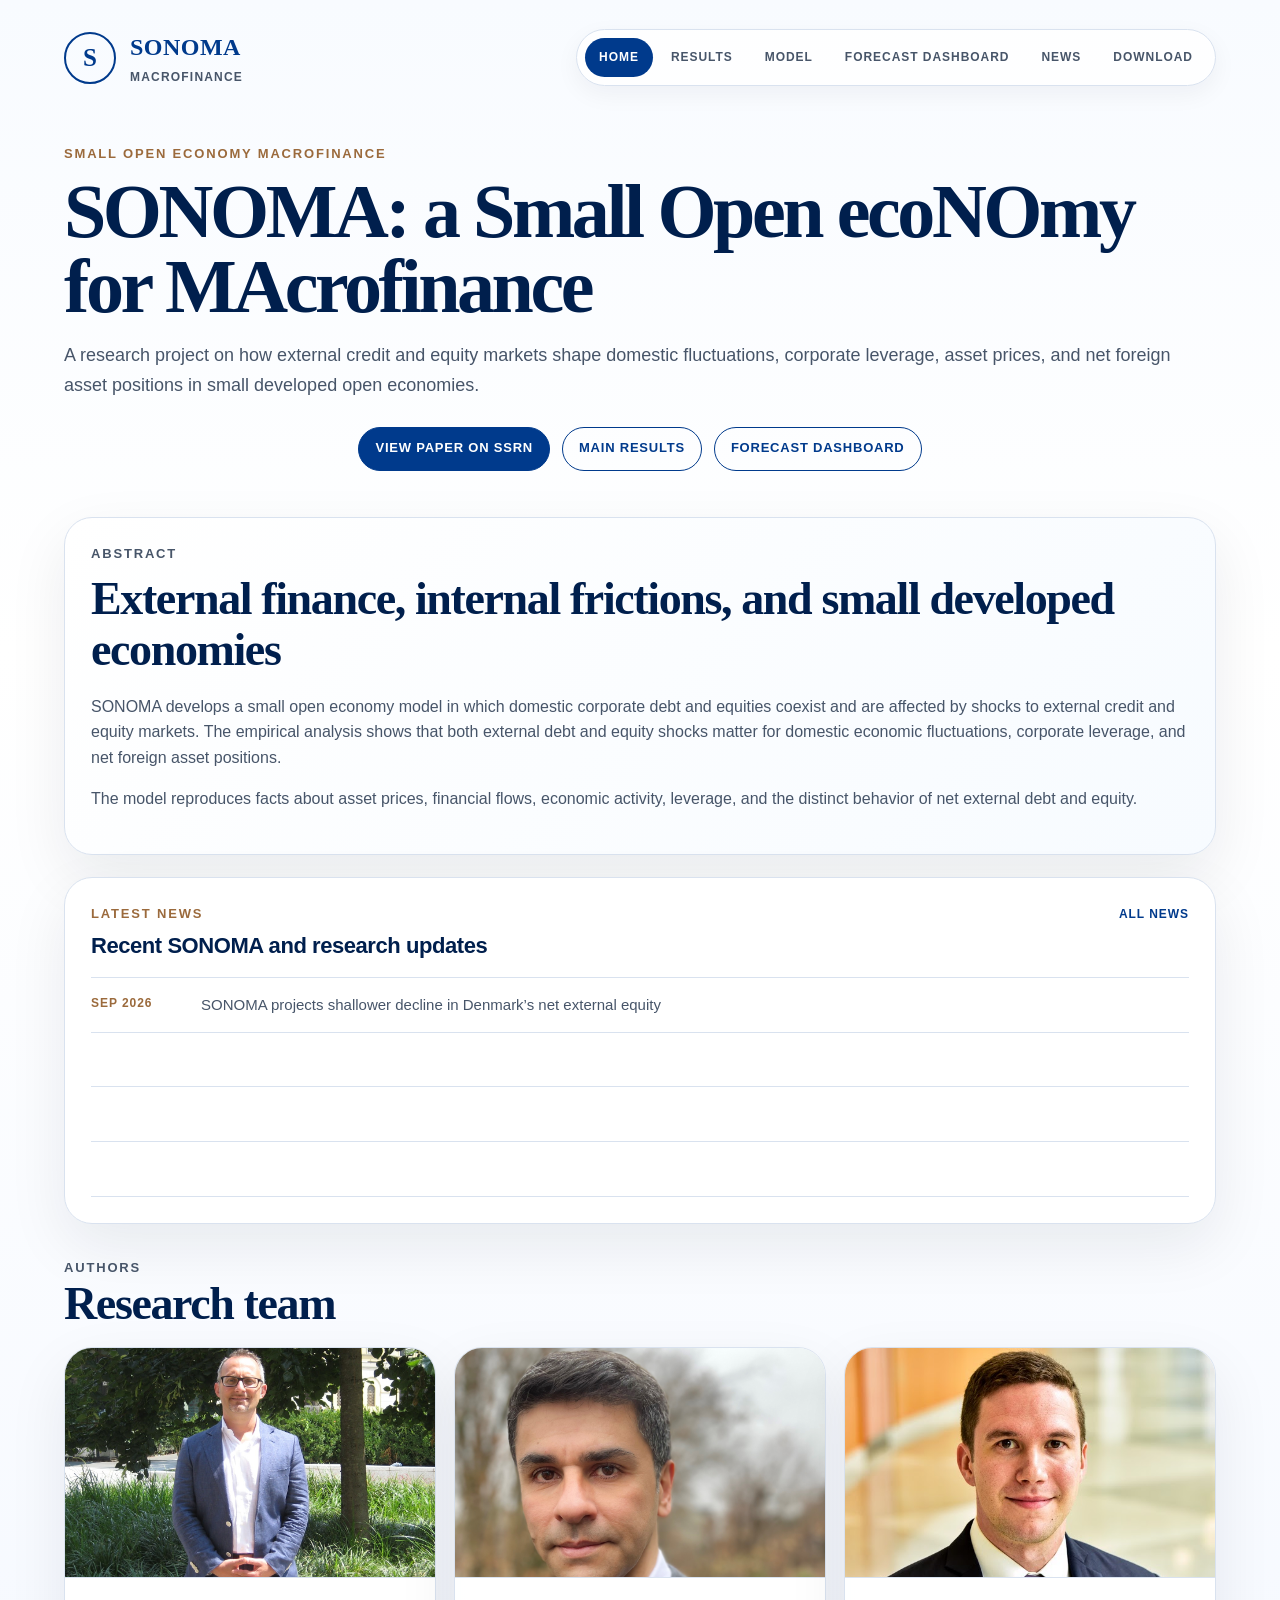
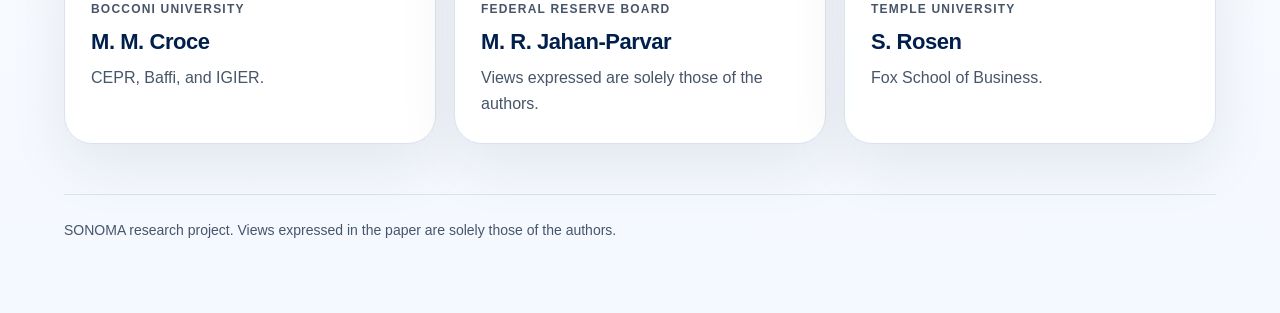
==== index.html @ 6013c74a "Initial SONOMA website" ====
<!doctype html>
<html lang="en">
<head>
  <meta charset="utf-8">
  <meta name="viewport" content="width=device-width, initial-scale=1">
  <title>SONOMA | Small Open Economy Macrofinance</title>
  <meta name="description" content="SONOMA: a Small Open ecoNOmy for MAcrofinance.">
  <link rel="icon" type="image/png" href="assets/favicon.png">
  <link rel="shortcut icon" href="assets/favicon.ico">
  <link rel="stylesheet" href="styles.css">
</head>
<body>
  <main class="site-page">
    <header class="page-header">
      <a class="brand" href="index.html" aria-label="SONOMA home">
        <span class="brand-mark">S</span>
        <span><span class="brand-name">SONOMA</span><span class="brand-subtitle">Macrofinance</span></span>
      </a>
      <nav class="page-nav" aria-label="SONOMA pages">
        <a href="index.html" aria-current="page">Home</a>
        <a href="results/index.html">Results</a>
        <a href="model/index.html">Model</a>
        <a href="plots/index.html">Forecast Dashboard</a>
        <a href="news/index.html">News</a>
        <a href="downloads/index.html">Download</a>
      </nav>
    </header>

    <section class="hero hero-full">
      <div class="hero-copy">
        <p class="eyebrow">Small open economy macrofinance</p>
        <h1>SONOMA: a Small Open ecoNOmy for MAcrofinance</h1>
        <p class="intro">A research project on how external credit and equity markets shape domestic fluctuations, corporate leverage, asset prices, and net foreign asset positions in small developed open economies.</p>
        <div class="button-row">
          <a class="button primary" href="https://papers.ssrn.com/sol3/papers.cfm?abstract_id=3288963">View Paper on SSRN</a>
          <a class="button" href="results/index.html">Main Results</a>
          <a class="button" href="https://sonoma-policy-forecasts.streamlit.app/" target="_blank" rel="noopener">Forecast Dashboard</a>
        </div>
      </div>
    </section>

    <section class="section">
      <div class="home-overview">
        <article class="callout abstract-card">
          <p class="eyebrow">Abstract</p>
          <h2>External finance, internal frictions, and small developed economies</h2>
          <p>SONOMA develops a small open economy model in which domestic corporate debt and equities coexist and are affected by shocks to external credit and equity markets. The empirical analysis shows that both external debt and equity shocks matter for domestic economic fluctuations, corporate leverage, and net foreign asset positions.</p>
          <p>The model reproduces facts about asset prices, financial flows, economic activity, leverage, and the distinct behavior of net external debt and equity.</p>
        </article>
        <aside class="latest-news" aria-labelledby="latest-news-title">
          <div class="latest-news-head">
            <p class="eyebrow">Latest news</p>
            <a href="news/index.html">All news</a>
          </div>
          <h3 id="latest-news-title">Recent SONOMA and research updates</h3>
          <div class="news-mini-list">
            <a class="news-mini" href="news/index.html#sonoma-denmark-external-equity-2025-q3">
              <time datetime="2026-09">Sep 2026</time>
              <span>SONOMA projects shallower decline in Denmark’s net external equity</span>
            </a>
            <div class="news-mini" aria-hidden="true"><span>&nbsp;</span><span></span></div>
            <div class="news-mini" aria-hidden="true"><span>&nbsp;</span><span></span></div>
            <div class="news-mini" aria-hidden="true"><span>&nbsp;</span><span></span></div>
          </div>
        </aside>
      </div>
    </section>

    <section class="section">
      <div class="section-head"><div><p class="eyebrow">Authors</p><h2>Research team</h2></div></div>
      <div class="grid-3">
        <article class="card author-card">
          <img class="author-photo" src="assets/authors/max-croce.jpg" alt="M. M. Croce">
          <p class="meta">Bocconi University</p>
          <h3>M. M. Croce</h3>
          <p>CEPR, Baffi, and IGIER.</p>
        </article>
        <article class="card author-card">
          <img class="author-photo" src="assets/authors/mohammad-jahan-parvar.png" alt="M. R. Jahan-Parvar">
          <p class="meta">Federal Reserve Board</p>
          <h3>M. R. Jahan-Parvar</h3>
          <p>Views expressed are solely those of the authors.</p>
        </article>
        <article class="card author-card">
          <img class="author-photo" src="assets/authors/sam-rosen.jpg" alt="S. Rosen">
          <p class="meta">Temple University</p>
          <h3>S. Rosen</h3>
          <p>Fox School of Business.</p>
        </article>
      </div>
    </section>

    <footer class="footer">SONOMA research project. Views expressed in the paper are solely those of the authors.</footer>
  </main>
</body>
</html>
---- styles.css ----
:root {
  --blue: #003a8c;
  --blue-dark: #001f4d;
  --blue-soft: #eef4ff;
  --green: #1f7a3f;
  --ink: #0f172a;
  --muted: #475569;
  --line: #d9e2ef;
  --paper: #ffffff;
  --accent: #9b6a3c;
  --accent-soft: #f7efe6;
  --bg: linear-gradient(180deg, #f8fbff 0%, #ffffff 34%, #f4f8ff 100%);
  --shadow: 0 22px 60px rgba(15, 23, 42, 0.08);
}

* { box-sizing: border-box; }
html { scroll-behavior: smooth; }
body {
  margin: 0;
  font-family: "Avenir Next", "Avenir Next LT Pro", -apple-system, BlinkMacSystemFont, "Segoe UI", Arial, sans-serif;
  color: var(--ink);
  background: var(--bg);
  line-height: 1.6;
}
a { color: inherit; text-decoration: none; }
img { display: block; max-width: 100%; }

.site-page { max-width: 1200px; margin: 0 auto; padding: 28px 24px 72px; }
.page-header { display: flex; justify-content: space-between; align-items: center; gap: 20px; margin-bottom: 44px; }
.brand { display: inline-flex; align-items: center; gap: 14px; color: var(--blue); }
.brand-mark { display: grid; width: 52px; height: 52px; place-items: center; border: 2px solid var(--blue); border-radius: 50%; font-family: Georgia, serif; font-size: 25px; font-weight: 700; }
.brand-name { font-family: Georgia, serif; font-size: 24px; font-weight: 700; letter-spacing: 0.02em; }
.brand-subtitle { display: block; margin-top: 2px; color: var(--muted); font-size: 12px; font-weight: 800; letter-spacing: 0.1em; text-transform: uppercase; }
.page-nav { display: inline-flex; align-items: center; gap: 4px; border: 1px solid var(--line); border-radius: 999px; padding: 8px; background: rgba(255, 255, 255, 0.88); box-shadow: 0 8px 24px rgba(15, 23, 42, 0.05); }
.page-nav a { padding: 10px 14px; border-radius: 999px; color: var(--muted); font-size: 12px; font-weight: 800; letter-spacing: 0.08em; text-transform: uppercase; white-space: nowrap; }
.page-nav a[aria-current="page"] { background: var(--blue); color: var(--paper); }

.hero { display: grid; grid-template-columns: minmax(0, 1.08fr) minmax(340px, 0.92fr); gap: 34px; align-items: end; margin-bottom: 34px; }
.hero-copy { padding: 12px 0; }
.hero-full { display: block; }
.hero-full .hero-copy { text-align: left; }
.hero-full .intro { max-width: none; margin-left: auto; margin-right: auto; }
.hero-full .button-row { justify-content: center; }
.model-intro .intro { max-width: none; }
.model-core-card { width: 100%; }
.model-core-card p:last-child { max-width: none; margin: 10px 0 0; color: var(--muted); font-size: 18px; line-height: 1.65; }
.home-overview { display: grid; grid-template-columns: minmax(0, 1fr); gap: 22px; }
.abstract-card .eyebrow { margin-bottom: 10px; }
.abstract-card h2 { margin-bottom: 18px; }
.eyebrow { margin: 0 0 10px; color: var(--accent); font-size: 13px; font-weight: 800; letter-spacing: 0.14em; text-transform: uppercase; }
h1 { margin: 0; color: var(--blue-dark); font-family: Georgia, serif; font-size: clamp(43px, 6.4vw, 76px); line-height: 0.98; letter-spacing: -0.045em; }
h2 { margin: 0; color: var(--blue-dark); font-family: Georgia, serif; font-size: clamp(28px, 3.6vw, 46px); line-height: 1.1; letter-spacing: -0.03em; }
h3 { margin: 0; color: var(--blue-dark); font-size: 22px; line-height: 1.18; letter-spacing: -0.02em; }
p { overflow-wrap: anywhere; }
.intro { max-width: 780px; margin: 18px 0 0; color: var(--muted); font-size: 18px; line-height: 1.65; }
.results-intro .intro { max-width: none; }

.hero-panel, .card, .figure-card, .callout, .download-card, .latest-news, .dashboard-card { border: 1px solid var(--line); border-radius: 28px; background: rgba(255, 255, 255, 0.96); box-shadow: var(--shadow); }
.hero-panel { padding: 26px; }
.metric-grid { display: grid; grid-template-columns: repeat(2, 1fr); gap: 14px; margin-top: 22px; }
.metric { border: 1px solid var(--line); border-radius: 20px; background: var(--paper); padding: 18px; }
.metric strong { display: block; color: var(--blue); font-size: 28px; line-height: 1; }
.metric span { display: block; margin-top: 8px; color: var(--muted); font-size: 13px; font-weight: 750; letter-spacing: 0.04em; text-transform: uppercase; }
.button-row { display: flex; flex-wrap: wrap; gap: 12px; margin-top: 26px; }
.button { display: inline-flex; align-items: center; justify-content: center; min-height: 44px; border: 1px solid var(--blue); border-radius: 999px; padding: 10px 16px; color: var(--blue); font-size: 13px; font-weight: 800; letter-spacing: 0.06em; text-transform: uppercase; }
.button.primary { background: var(--blue); color: white; }

.section { margin-top: 34px; }
.section-head { display: flex; justify-content: space-between; align-items: end; gap: 24px; margin-bottom: 18px; }
.section-head p { max-width: 620px; margin: 0; color: var(--muted); }
.grid-2, .grid-3, .grid-4 { display: grid; gap: 18px; }
.grid-2 { grid-template-columns: repeat(2, minmax(0, 1fr)); }
.grid-3 { grid-template-columns: repeat(3, minmax(0, 1fr)); }
.grid-4 { grid-template-columns: repeat(4, minmax(0, 1fr)); }
.card, .download-card { padding: 26px; }
.card p, .download-card p { margin: 10px 0 0; color: var(--muted); }
.meta { color: var(--accent); font-size: 12px; font-weight: 800; letter-spacing: 0.1em; text-transform: uppercase; }
.author-card { min-height: 150px; overflow: hidden; }
.author-card h3 { margin-top: 10px; }
.author-photo { width: calc(100% + 52px); max-width: none; height: 230px; margin: -26px -26px 22px; object-fit: cover; object-position: center top; border-bottom: 1px solid var(--line); }
.latest-news { padding: 26px; }
.results-list { display: grid; gap: 38px; }
.result-fact-card { display: grid; grid-template-columns: minmax(250px, 0.34fr) minmax(0, 0.66fr); gap: 24px; align-items: center; padding: 26px; }
.result-fact-card .figure-card { box-shadow: none; }
.result-fact-card .figure-card figcaption { font-size: 13px; }
.result-fact-card .figure-card img { width: 100%; max-height: 460px; object-fit: contain; background: #fff; }
.result-fact-card .result-figure-wide img { max-height: 520px; }
.result-fact-card .result-figure-extra-wide img { max-height: 620px; }
.result-fact-copy p:last-child { margin: 12px 0 0; color: var(--muted); }
.result-fact-copy h3 { margin-top: 8px; font-size: 26px; }
.result-fact-card:nth-child(even) .result-fact-copy { order: 2; }
.result-fact-card:nth-child(even) .figure-card { order: 1; }
.result-fact-card.figure-dominant { grid-template-columns: 1fr; }
.result-fact-card.figure-dominant .result-fact-copy, .result-fact-card.figure-dominant .figure-card { order: initial; }
.result-fact-card.result-side-figure { grid-template-columns: minmax(250px, 0.32fr) minmax(0, 0.68fr); }
.result-fact-card.result-side-figure .result-fact-copy { order: 1; }
.result-fact-card.result-side-figure .figure-card { order: 2; }
.result-fact-card .result-figure-side img { max-height: 440px; }
.latest-news-head { display: flex; justify-content: space-between; align-items: center; gap: 16px; margin-bottom: 8px; }
.latest-news-head .eyebrow { margin: 0; }
.latest-news-head a { color: var(--blue); font-size: 12px; font-weight: 850; letter-spacing: 0.08em; text-transform: uppercase; }
.news-mini-list { display: grid; gap: 0; margin-top: 18px; border-top: 1px solid var(--line); }
.news-mini { display: grid; grid-template-columns: 92px 1fr; gap: 18px; padding: 16px 0; border-bottom: 1px solid var(--line); }
.news-mini time { color: var(--accent); font-size: 12px; font-weight: 850; letter-spacing: 0.08em; text-transform: uppercase; }
.news-mini span { color: var(--muted); font-size: 15px; line-height: 1.45; }
.figure-card { overflow: hidden; margin: 0; }
.figure-card img { width: 100%; background: white; }
.figure-card figcaption { border-top: 1px solid var(--line); padding: 15px 18px; color: var(--muted); font-size: 14px; font-weight: 700; }
.split { display: grid; grid-template-columns: 0.94fr 1.06fr; gap: 22px; align-items: start; }
.callout { padding: 26px; background: linear-gradient(135deg, #ffffff, #f7fbff); }
.callout p { color: var(--muted); }
.shock-number { display: grid; width: 38px; height: 38px; place-items: center; margin-bottom: 14px; border-radius: 999px; background: var(--blue-soft); color: var(--blue); font-weight: 850; }
.download-card { display: block; min-height: 158px; }
.citation-card { grid-column: span 2; min-width: 0; }
.citation-card .bibtex { margin-bottom: 0; white-space: pre-wrap; overflow-wrap: anywhere; }
.dashboard-launch { display: grid; grid-template-columns: minmax(0, 0.95fr) minmax(340px, 1.05fr); gap: 34px; align-items: center; min-height: calc(100vh - 150px); }
.dashboard-card { padding: 34px; }
.dashboard-card h2 { margin-top: 10px; }
.dashboard-card p { color: var(--muted); }
.download-card .label { color: var(--blue); font-size: 13px; font-weight: 850; letter-spacing: 0.08em; text-transform: uppercase; }
.bibtex { overflow-x: auto; border: 1px solid var(--line); border-radius: 22px; background: #101723; color: #e7edf4; padding: 20px; }
.footer { margin-top: 50px; border-top: 1px solid var(--line); padding-top: 24px; color: var(--muted); font-size: 14px; }

@media (max-width: 980px) {
  .page-header, .hero, .split, .dashboard-launch { grid-template-columns: 1fr; }
  .page-header { display: grid; justify-content: stretch; }
  .page-nav { justify-content: center; flex-wrap: wrap; border-radius: 24px; }
  .grid-2, .grid-3, .grid-4 { grid-template-columns: 1fr; }
  .citation-card { grid-column: auto; }
  .result-fact-card { grid-template-columns: 1fr; }
  .result-fact-card.result-side-figure { grid-template-columns: 1fr; }
  .result-fact-card:nth-child(even) .result-fact-copy, .result-fact-card:nth-child(even) .figure-card { order: initial; }
  .dashboard-launch { min-height: auto; }
}

@media (max-width: 640px) {
  .site-page { padding: 20px 16px 52px; }
  .brand { justify-content: center; }
  .brand-name { font-size: 20px; }
  .page-nav a { flex: 1 1 auto; text-align: center; }
  .metric-grid { grid-template-columns: 1fr; }
  .button-row { flex-direction: column; }
  .button { width: 100%; }
}
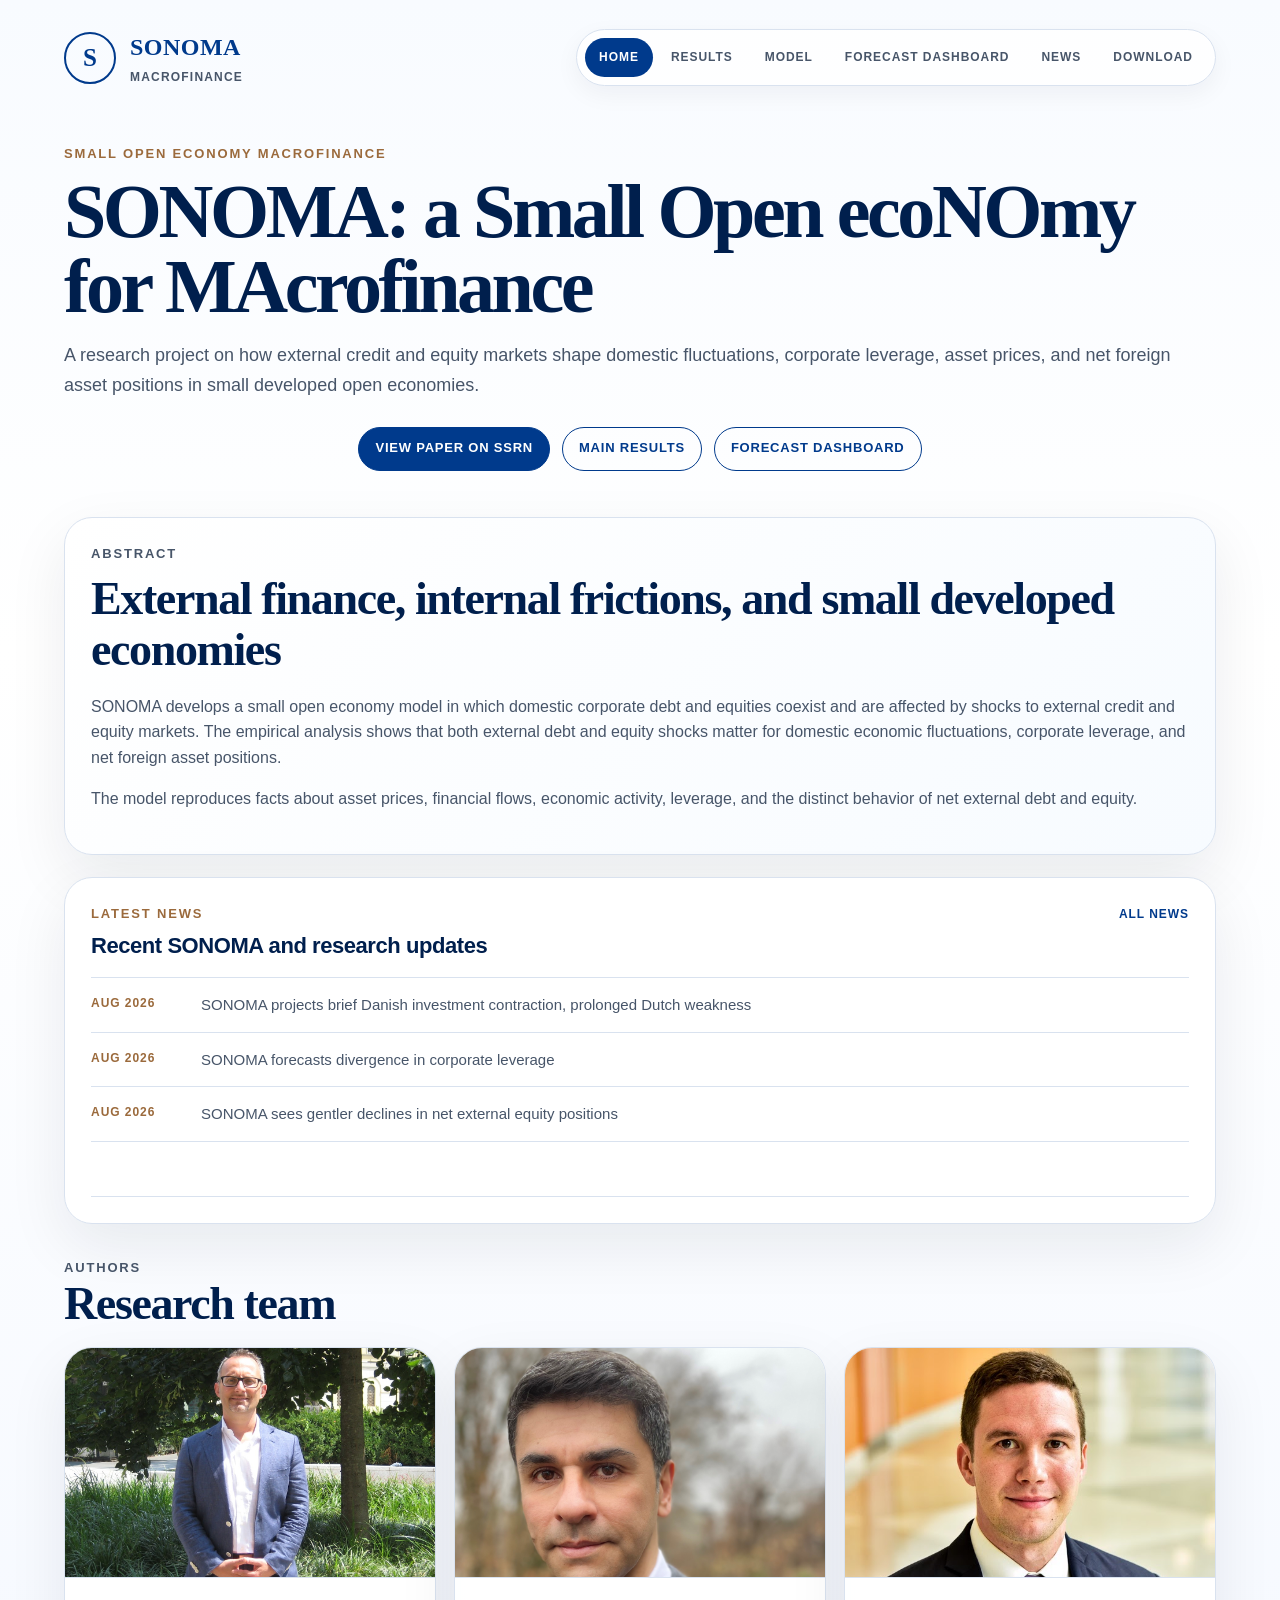
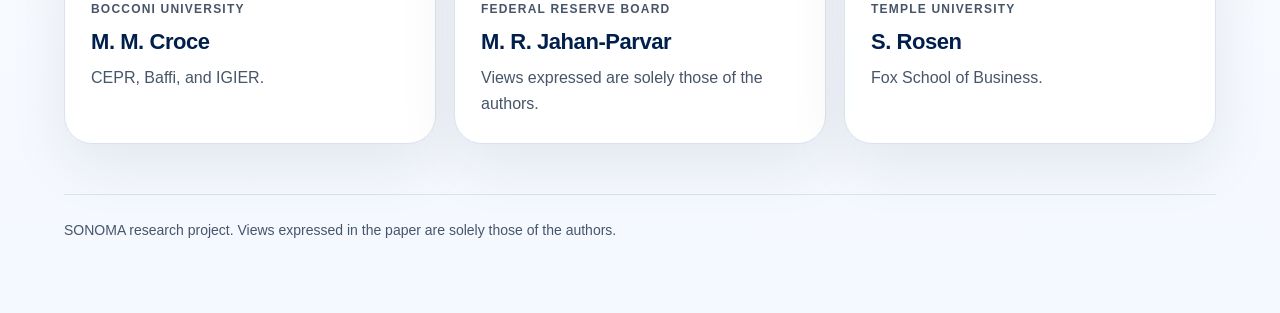
==== commit f36b366f: "Update SONOMA news stories and August 2026 dates" ====
--- a/index.html
+++ b/index.html
@@ -54,12 +54,20 @@
           </div>
           <h3 id="latest-news-title">Recent SONOMA and research updates</h3>
           <div class="news-mini-list">
+            <a class="news-mini" href="news/index.html#sonoma-denmark-netherlands-investment-2025-q3">
+              <time datetime="2026-08">Aug 2026</time>
+              <span>SONOMA projects brief Danish investment contraction, prolonged Dutch weakness</span>
+            </a>
+            <a class="news-mini" href="news/index.html#sonoma-sweden-corporate-leverage-2025-q3">
+              <time datetime="2026-08">Aug 2026</time>
+              <span>SONOMA forecasts divergence in corporate leverage</span>
+            </a>
             <a class="news-mini" href="news/index.html#sonoma-denmark-external-equity-2025-q3">
-              <time datetime="2026-09">Sep 2026</time>
-              <span>SONOMA projects shallower decline in Denmark’s net external equity</span>
+              <time datetime="2026-08">Aug 2026</time>
+              <span>SONOMA sees gentler declines in net external equity positions</span>
             </a>
-            <div class="news-mini" aria-hidden="true"><span>&nbsp;</span><span></span></div>
-            <div class="news-mini" aria-hidden="true"><span>&nbsp;</span><span></span></div>
+
+
             <div class="news-mini" aria-hidden="true"><span>&nbsp;</span><span></span></div>
           </div>
         </aside>
--- a/styles.css
+++ b/styles.css
@@ -113,10 +113,21 @@
 .download-card { display: block; min-height: 158px; }
 .citation-card { grid-column: span 2; min-width: 0; }
 .citation-card .bibtex { margin-bottom: 0; white-space: pre-wrap; overflow-wrap: anywhere; }
+.downloads-hero { margin-bottom: 0; }
+.downloads-hero .hero-copy { padding-bottom: 0; }
+.downloads-section { margin-top: 22px; }
+.downloads-grid .download-card { display: flex; min-height: 250px; flex-direction: column; }
+.downloads-grid .button-row { margin-top: auto; padding-top: 26px; }
+.downloads-grid button.button { cursor: pointer; background: transparent; font-family: inherit; }
+.copy-feedback { min-height: 1.2em; margin-top: 10px; color: var(--accent); font-size: 12px; font-weight: 800; letter-spacing: 0.06em; text-transform: uppercase; }
 .dashboard-launch { display: grid; grid-template-columns: minmax(0, 0.95fr) minmax(340px, 1.05fr); gap: 34px; align-items: center; min-height: calc(100vh - 150px); }
 .dashboard-card { padding: 34px; }
 .dashboard-card h2 { margin-top: 10px; }
 .dashboard-card p { color: var(--muted); }
+.dashboard-launch-unified { display: block; width: 100%; min-height: auto; }
+.dashboard-card-unified { width: 100%; max-width: none; margin-inline: auto; padding: clamp(36px, 6vw, 68px); }
+.dashboard-card-unified .eyebrow { color: var(--accent); }
+.dashboard-card-unified .intro { max-width: none; }
 .download-card .label { color: var(--blue); font-size: 13px; font-weight: 850; letter-spacing: 0.08em; text-transform: uppercase; }
 .bibtex { overflow-x: auto; border: 1px solid var(--line); border-radius: 22px; background: #101723; color: #e7edf4; padding: 20px; }
 .footer { margin-top: 50px; border-top: 1px solid var(--line); padding-top: 24px; color: var(--muted); font-size: 14px; }
